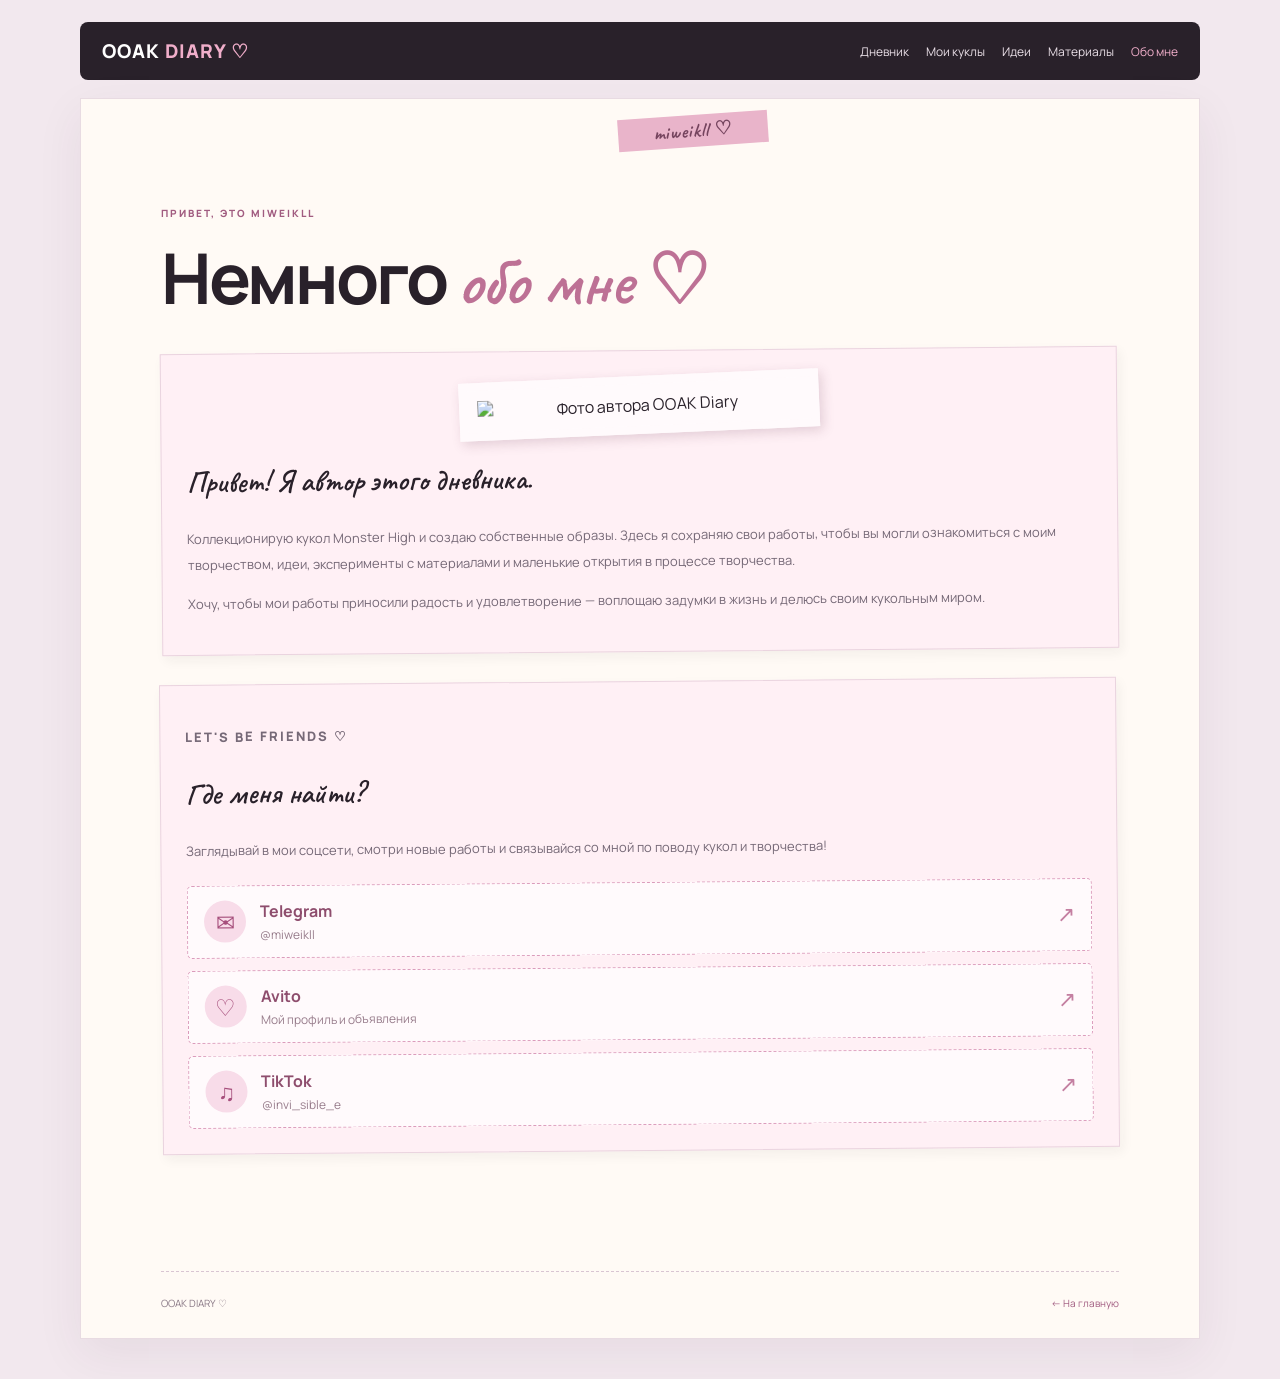
==== about.html @ fc01490b "Add files via upload" ====
<!DOCTYPE html>
<html lang="ru">
<head>
  <meta charset="UTF-8">
  <meta name="viewport" content="width=device-width, initial-scale=1.0">
  <title>Обо мне — OOAK Diary</title>
  <link rel="stylesheet" href="style.css">
</head>
<body>
<header class="topbar">
  <a class="logo" href="index.html">OOAK <span>DIARY ♡</span></a>
  <nav>
    <a href="index.html">Дневник</a>
    <a href="works.html">Мои куклы</a>
    <a href="ideas.html">Идеи</a>
    <a href="materials.html">Материалы</a>
    <a class="active" href="about.html">Обо мне</a>
  </nav>
</header>

<main class="paper">
  <div class="tape">miweikll ♡</div>

  <section class="subpage">
    <p class="eyebrow">ПРИВЕТ, ЭТО MIWEIKLL</p>
    <h1>Немного <span>обо мне ♡</span></h1>

    <article class="journal-note">
      
<div class="fake-photo about-photo">
  <img src="images/я1.JPG" alt="Фото автора OOAK Diary">
</div>


      <h2>Привет! Я автор этого дневника.</h2>
      <p>Коллекционирую кукол Monster High и создаю собственные образы. Здесь я сохраняю свои работы, чтобы вы могли ознакомиться с моим творчеством, идеи, эксперименты с материалами и маленькие открытия в процессе творчества.</p>
      <p>Хочу, чтобы мои работы приносили радость и удовлетворение  — воплощаю задумки в жизнь и делюсь своим кукольным миром.</p>
    </article>

    <article class="journal-note note-pink">
      <p class="eyebrow">LET'S BE FRIENDS ♡</p>
      <h2>Где меня найти?</h2>
      <p>Заглядывай в мои соцсети, смотри новые работы и связывайся со мной по поводу кукол и творчества!</p>

      <div class="about-socials">

        <a
          class="about-social-link"
          href="https://t.me/miweikll"
          target="_blank"
          rel="noopener noreferrer"
        >
          <span class="about-social-icon">✉</span>
          <span class="about-social-text">
            <strong>Telegram</strong>
            <small>@miweikll</small>
          </span>
          <span class="about-social-arrow">↗</span>
        </a>

        <a
          class="about-social-link"
          href="https://www.avito.ru/user/728dd498f23992a7e13f424607951026/profile?src=sharing"
          target="_blank"
          rel="noopener noreferrer"
        >
          <span class="about-social-icon">♡</span>
          <span class="about-social-text">
            <strong>Avito</strong>
            <small>Мой профиль и объявления</small>
          </span>
          <span class="about-social-arrow">↗</span>
        </a>

        <a
          class="about-social-link"
          href="https://www.tiktok.com/@invi_sible_e"
          target="_blank"
          rel="noopener noreferrer"
        >
          <span class="about-social-icon">♫</span>
          <span class="about-social-text">
            <strong>TikTok</strong>
            <small>@invi_sible_e</small>
          </span>
          <span class="about-social-arrow">↗</span>
        </a>

      </div>
    </article>
  </section>

  <footer>
    <span>OOAK DIARY ♡</span>
    <a href="index.html">← На главную</a>
  </footer>
</main>
</body>
</html>
---- style.css ----
@import url('https://fonts.googleapis.com/css2?family=Caveat:wght@400;500;600;700&family=Manrope:wght@400;500;600;700;800&display=swap');

:root {
  --ink: #29212a;
  --pink: #e8a8c2;
  --paper: #fffaf5;
  --muted: #837580;
  --line: #eadce3;
}

* {
  box-sizing: border-box;
}

html {
  scroll-behavior: smooth;
}

body {
  margin: 0;
  padding: 0 22px 40px;
  color: var(--ink);
  background-color: #f2e8ee;
  background-image: radial-gradient(#d9c4d1 0.7px, transparent 0.7px);
  background-size: 14px 14px;
  font-family: 'Manrope', sans-serif;
}

a {
  color: inherit;
  text-decoration: none;
}

/* Шапка сайта */

.topbar {
  max-width: 1120px;
  margin: 22px auto 18px;
  padding: 16px 22px;
  background: #29212a;
  color: white;
  border-radius: 8px;
  display: flex;
  justify-content: space-between;
  align-items: center;
  gap: 18px;
  flex-wrap: wrap;
}

.logo {
  font-weight: 800;
  letter-spacing: 1px;
  font-size: 19px;
}

.logo span {
  color: #f0aeca;
}

nav {
  display: flex;
  flex-wrap: wrap;
  gap: 17px;
  font-size: 12px;
}

nav a {
  color: #e9dfe7;
  transition: color 0.2s;
}

nav a:hover,
nav a.active {
  color: #f0aeca;
}

/* Основной лист */

.paper {
  position: relative;
  max-width: 1120px;
  margin: auto;
  padding: 55px 6.5% 28px;
  background: var(--paper);
  border: 1px solid #e8dbe2;
  box-shadow: 0 15px 45px #46304412;
  overflow: hidden;
}



.tape {
  position: absolute;
  width: 150px;
  min-height: 30px;
  padding: 4px 8px;
  background: #e9b4ca;
  top: 16px;
  left: 48%;
  transform: rotate(-4deg);
  display: flex;
  align-items: center;
  justify-content: center;
  color: #75445e;
  font-family: 'Caveat', cursive;
  font-size: 19px;
  font-weight: 700;
  letter-spacing: 1px;
  z-index: 10;
  opacity: 1;
  visibility: visible;
}



/* Заголовки и текст */

.eyebrow {
  color: #a15c80;
  font-size: 10px;
  font-weight: 800;
  letter-spacing: 2px;
}

h1 {
  font-size: clamp(38px, 6vw, 70px);
  line-height: 1.08;
  letter-spacing: -3px;
  margin: 24px 0 18px;
}

h1 span {
  color: #bd7195;
  font-family: 'Caveat', cursive;
  font-weight: 600;
  letter-spacing: -1px;
}

.intro-text {
  max-width: 470px;
  font-size: 14px;
  line-height: 1.9;
  color: #786b76;
}

.sticker-button {
  display: inline-block;
  margin-top: 18px;
  background: #302530;
  color: white;
  padding: 15px 22px;
  border-radius: 4px;
  font-size: 12px;
  transition: transform 0.2s, background 0.2s;
}

.sticker-button:hover {
  transform: translateY(-3px);
  background: #9b557a;
}

/* Декоративные элементы */

.doodle {
  position: absolute;
  font-family: 'Caveat', cursive;
  color: #cb83a4;
}

.doodle-one {
  right: 13%;
  top: 35%;
  font-size: 85px;
  transform: rotate(12deg);
}

.doodle-two {
  right: 4%;
  bottom: 17%;
  font-size: 65px;
  transform: rotate(-15deg);
}

/* Главная страница */

.intro {
  position: relative;
  padding: 42px 0 65px;
  border-bottom: 1px dashed #d9c5d2;
}

.diary-section {
  padding: 35px 0 45px;
}

.section-heading {
  display: flex;
  justify-content: space-between;
  align-items: center;
  gap: 12px;
  flex-wrap: wrap;
  font-size: 10px;
  font-weight: 800;
  letter-spacing: 1.4px;
}

.handwritten {
  font-family: 'Caveat', cursive;
  color: #a15c80;
  font-size: 19px;
  font-weight: 500;
  letter-spacing: 0;
}

/* Сетка карточек */

.note-grid {
  display: grid;
  grid-template-columns: repeat(3, minmax(0, 1fr));
  align-items: stretch;
  gap: 27px;
  margin-top: 30px;
}

.note {
  position: relative;
  display: block;
  padding: 13px 13px 20px;
  border: 1px solid #e8dce1;
  box-shadow: 2px 6px 15px #30253012;
  transition: transform 0.25s, box-shadow 0.25s;
}

.note:hover {
  transform: rotate(0deg) translateY(-7px);
  box-shadow: 4px 12px 22px #30253020;
}

.note-pink {
  background: #f9e5ed;
}

.note-cream {
  background: #fff0d9;
}

.note-lilac {
  background: #eee5f6;
}

.tilt-left {
  transform: rotate(-2deg);
}

.tilt-right {
  transform: rotate(2deg);
}

.pin {
  position: absolute;
  right: 13px;
  top: 8px;
  z-index: 1;
  font-size: 21px;
  color: #a65d83;
}

/* Заглушки для фотографий */

.fake-photo {
  height: 170px;
  display: flex;
  flex-direction: column;
  align-items: center;
  justify-content: center;
  gap: 8px;
  border: 1px dashed #c9aaba;
  text-align: center;
  padding: 10px;
  background-image: radial-gradient(#c9aaba55 0.8px, transparent 0.8px);
  background-size: 9px 9px;
}

.fake-photo span {
  font-size: 11px;
  font-weight: 800;
  letter-spacing: 1px;
}

.fake-photo small {
  font-family: 'Caveat', cursive;
  font-size: 18px;
  color: #80667b;
}

.doll-photo {
  background-color: #f1cddc;
}

.sketch-photo {
  background-color: #f9e5c6;
}

.material-photo {
  background-color: #e2d4ee;
}

.note h2 {
  font-family: 'Caveat', cursive;
  font-size: 27px;
  font-weight: 600;
  margin: 17px 0 5px;
}

.note p {
  color: #766977;
  font-size: 11px;
  line-height: 1.8;
}

.note-link {
  display: inline-block;
  font-size: 11px;
  font-weight: 800;
  margin-top: 8px;
}

/* Последняя запись */

.latest {
  padding: 30px;
  background: #f5e5ed;
  display: flex;
  align-items: center;
  justify-content: space-between;
  gap: 20px;
  border-left: 4px solid #cf91ae;
}

.latest h2 {
  font-family: 'Caveat', cursive;
  font-size: 32px;
  margin: 10px 0;
}

.latest p:last-child {
  color: #786b76;
  font-size: 12px;
  line-height: 1.8;
}

.big-heart {
  color: #bd7195;
  font-size: 75px;
  font-family: 'Caveat', cursive;
}

/* Страницы сайта */

.subpage {
  padding: 42px 0 55px;
  min-height: 55vh;
}

.subpage > h1 {
  margin-top: 20px;
}

.journal-note {
  position: relative;
  margin: 30px 0;
  padding: 25px;
  background: #fff0f5;
  border: 1px solid #ead4df;
  box-shadow: 3px 5px 12px #3025300d;
  transform: rotate(-0.5deg);
}

.journal-note h2 {
  font-family: 'Caveat', cursive;
  font-size: 30px;
  font-weight: 600;
}

.journal-note p {
  color: #766977;
  font-size: 13px;
  line-height: 2;
}

.journal-note .fake-photo {
  max-width: 360px;
  margin-bottom: 20px;
}

/* Карточки кукол */


/* Описание куклы можно прокручивать */

.work-card > p:not(.sold-label):not(.sale-label) {
  height: 100px;
  min-height: 100px;
  max-height: 100px;
  flex: 0 0 100px;
  margin: 0;
  color: #766977;
  font-size: 12px;
  line-height: 1.8;
  overflow-y: auto;
  overflow-x: hidden;
  padding-right: 5px;
}

/* Полоса прокрутки описания */

.work-card > p:not(.sold-label):not(.sale-label)::-webkit-scrollbar {
  width: 4px;
}

.work-card > p:not(.sold-label):not(.sale-label)::-webkit-scrollbar-thumb {
  background: #d9a5bd;
  border-radius: 10px;
}

.work-card > p:not(.sold-label):not(.sale-label)::-webkit-scrollbar-track {
  background: #f5e8ee;
  border-radius: 10px;
}


/* Галерея фотографий */

.photo-gallery {
  position: relative;
  width: 100%;
  height: 300px;
  flex: 0 0 300px;
  overflow: hidden;
  border-radius: 12px;
  background: #f5edf2;
  margin-bottom: 12px;
}

.photo-gallery .work-photo {
  display: block;
  width: 100%;
  height: 100%;
  object-fit: contain;
  margin: 0;
}

.gallery-arrow {
  position: absolute;
  z-index: 2;
  top: 50%;
  transform: translateY(-50%);
  width: 38px;
  height: 44px;
  border: none;
  border-radius: 10px;
  background: rgba(255, 255, 255, 0.9);
  color: #8e5875;
  font-size: 28px;
  cursor: pointer;
}

.gallery-arrow.prev {
  left: 8px;
}

.gallery-arrow.next {
  right: 8px;
}

.photo-counter {
  position: absolute;
  bottom: 9px;
  left: 50%;
  transform: translateX(-50%);
  padding: 4px 10px;
  border-radius: 20px;
  background: rgba(35, 25, 33, 0.75);
  color: white;
  font-size: 12px;
}

/* Заголовки карточек кукол */

.work-card h3 {
  margin: 10px 0;
  font-family: 'Caveat', cursive;
  font-size: 27px;
  font-weight: 600;
  line-height: 1.3;
  min-height: 35px;
}

/* Описания занимают одинаковую высоту */

.work-card > p:not(.sold-label):not(.sale-label) {
  height: 100px;
  min-height: 100px;
  max-height: 100px;
  flex: 0 0 100px;
  margin: 0;
  color: #766977;
  font-size: 12px;
  line-height: 1.8;
  overflow: hidden;
}

/* Надпись ПРОДАНО */

.work-card .sold-label {
  flex: 0 0 auto;
  margin: 12px 0 0;
  color: #9a3149;
  font-weight: 800;
  font-size: 14px;
  letter-spacing: 2px;
  line-height: 1.5;
  text-transform: uppercase;
}

/* Цена куклы Ula — такой же шрифт, как у ПРОДАНО */

.work-card > p.sale-label {
  height: auto;
  min-height: 0;
  max-height: none;
  flex: 0 0 auto;
  margin: 12px 0 0;
  color: #9bbf9a;
  font-weight: 800;
  font-size: 14px;
  letter-spacing: 2px;
  line-height: 1.5;
  text-transform: uppercase;
  overflow: visible;
}

/* Заглушки в карточках имеют высоту галереи */

.work-card .fake-photo {
  height: 300px;
  flex: 0 0 300px;
  margin-bottom: 12px;
}

/* Подвал */

footer {
  border-top: 1px dashed #d9c5d2;
  padding-top: 24px;
  margin-top: 35px;
  display: flex;
  justify-content: space-between;
  gap: 15px;
  flex-wrap: wrap;
  color: #8b7a87;
  font-size: 10px;
}

footer a {
  color: #a15c80;
}

/* Адаптация под планшеты и телефоны */

@media (max-width: 760px) {
  body {
    padding: 0 10px 20px;
  }

  .topbar {
    padding: 16px;
  }

  nav {
    gap: 12px;
  }

  .paper {
    padding: 40px 6% 25px;
  }

  .note-grid {
    grid-template-columns: 1fr;
    gap: 24px;
    max-width: 390px;
    margin-left: auto;
    margin-right: auto;
  }

  .fake-photo {
    height: 220px;
  }

  .work-card .fake-photo {
    height: 300px;
  }

  .doodle-one {
    right: 5%;
    top: 12%;
    font-size: 52px;
  }

  .doodle-two {
    right: 2%;
    bottom: 8%;
    font-size: 45px;
  }

  h1 {
    letter-spacing: -2px;
  }

  .latest {
    padding: 22px;
  }

  .journal-note {
    padding: 18px;
  }
}

/* ===== Полноэкранный просмотр фотографий ===== */

.lightbox {
    display: none;
    position: fixed;
    inset: 0;
    z-index: 9999;
    background: rgba(12, 8, 15, 0.96);
    align-items: center;
    justify-content: center;
    padding: 65px 75px;
    box-sizing: border-box;
}

.lightbox.active {
    display: flex;
}

.lightbox-image {
    display: block;
    max-width: 100%;
    max-height: 100%;
    width: auto;
    height: auto;
    object-fit: contain;
    border-radius: 5px;
    box-shadow: 0 0 35px rgba(219, 155, 187, 0.18);
    user-select: none;
}

.lightbox-close {
    position: absolute;
    top: 18px;
    right: 28px;
    z-index: 2;
    border: none;
    background: transparent;
    color: #f3c8df;
    font-size: 46px;
    line-height: 1;
    cursor: pointer;
}

.lightbox-arrow {
    position: absolute;
    top: 50%;
    transform: translateY(-50%);
    z-index: 2;
    width: 48px;
    height: 65px;
    border: 1px solid rgba(219, 155, 187, 0.35);
    border-radius: 8px;
    background: rgba(219, 155, 187, 0.12);
    color: #f3c8df;
    font-size: 28px;
    cursor: pointer;
    transition: background 0.2s, color 0.2s;
}

.lightbox-arrow:hover {
    background: #db9bbb;
    color: #241520;
}

.lightbox-prev {
    left: 18px;
}

.lightbox-next {
    right: 18px;
}

.lightbox-counter {
    position: absolute;
    bottom: 18px;
    left: 50%;
    transform: translateX(-50%);
    color: #f3c8df;
    font-size: 14px;
    letter-spacing: 2px;
}

/* Для небольших экранов */
@media (max-width: 600px) {
    .lightbox {
        padding: 60px 12px;
    }

    .lightbox-image {
        max-width: 100%;
        max-height: 80vh;
    }

    .lightbox-arrow {
        width: 38px;
        height: 50px;
        font-size: 22px;
        background: rgba(20, 12, 22, 0.75);
    }

    .lightbox-prev {
        left: 5px;
    }

    .lightbox-next {
        right: 5px;
    }

    .lightbox-close {
        top: 12px;
        right: 15px;
    }
}

/* Увеличение фотографии на весь экран */
.zoomable-photo {
    width: 100%;
    height: 100%;
    object-fit: cover;
    cursor: zoom-in;
}

.photo-lightbox {
    display: none;
    position: fixed;
    inset: 0;
    z-index: 9999;
    background: rgba(15, 10, 18, 0.94);
    align-items: center;
    justify-content: center;
    padding: 50px 20px 20px;
    box-sizing: border-box;
}

.photo-lightbox.open {
    display: flex;
}

.photo-lightbox img {
    max-width: 95%;
    max-height: 90vh;
    object-fit: contain;
    cursor: zoom-out;
}

.lightbox-close {
    position: absolute;
    top: 15px;
    right: 25px;
    border: none;
    background: transparent;
    color: white;
    font-size: 45px;
    cursor: pointer;
}

/* Стрелки в карточке с фотографиями */
.photo-gallery {
  position: relative;
  display: flex;
  align-items: center;
  justify-content: center;
  overflow: hidden;
}




.photo-gallery .work-photo {
  display: block;
  width: 100%;
  height: 100%;
  object-fit: contain;
  margin: 0;
}




.photo-gallery .prev,
.photo-gallery .next {
  position: absolute;
  top: 50%;
  transform: translateY(-50%);
  z-index: 5;

  width: 32px;
  height: 38px;
  padding: 0;

  display: flex;
  align-items: center;
  justify-content: center;

  border: none;
  border-radius: 8px;
  background: rgba(255, 255, 255, 0.85);
  color: #db9bbb;
  font-size: 28px;
  line-height: 1;
  cursor: pointer;
}

.photo-gallery .prev {
  left: 8px;
}

.photo-gallery .next {
  right: 8px;
}

.photo-gallery .photo-counter {
  position: absolute;
  bottom: 8px;
  left: 50%;
  transform: translateX(-50%);
  z-index: 5;

  padding: 4px 9px;
  border-radius: 10px;
  background: rgba(0, 0, 0, 0.6);
  color: white;
  font-size: 12px;
}
```css
/* Пять фотографий эмо-образа в один горизонтальный ряд */
.idea-photos {
  display: flex;
  flex-direction: row;
  align-items: flex-start;
  gap: 12px;
  width: 100%;
  margin: 20px 0;
}

.idea-photos img {
  display: block;
  width: calc((100% - 48px) / 5);
  height: 180px;
  min-width: 0;
  flex: 1 1 0;
  object-fit: contain;
  background: #f9e5ed;
  border: 1px solid #ead4df;
  border-radius: 8px;
}

/* На телефонах фотографии тоже идут горизонтально */
@media (max-width: 600px) {
  .idea-photos {
    gap: 5px;
  }

  .idea-photos img {
    height: 100px;
  }
}

/* Фотографии эскизов на странице «Идеи» */
.idea-photos {
  display: grid;
  grid-template-columns: repeat(5, minmax(0, 1fr));
  gap: 10px;
  width: 100%;
  margin: 20px 0;
}

.idea-photos img {
  display: block;
  width: 100%;
  height: 180px;
  object-fit: contain;
  cursor: zoom-in;
  background: #f9e5ed;
  border: 1px solid #ead4df;
  border-radius: 8px;
}

/* На узком экране фотографии остаются в одном ряду */
@media (max-width: 600px) {
  .idea-photos {
    gap: 5px;
  }

  .idea-photos img {
    height: 100px;
  }
}

/* ===== Социальные сети на странице «Обо мне» ===== */

.about-socials {
  display: flex;
  flex-direction: column;
  gap: 12px;
  margin-top: 22px;
}

.about-social-link {
  display: flex;
  align-items: center;
  gap: 14px;
  padding: 14px 16px;
  color: inherit;
  text-decoration: none;
  background: rgba(255, 255, 255, 0.65);
  border: 1px dashed #db9bbb;
  border-radius: 5px;
  transition: transform 0.2s ease, background 0.2s ease;
}

.about-social-link:hover {
  transform: translateY(-3px) rotate(-0.4deg);
  background: #fff0f7;
}

.about-social-icon {
  display: flex;
  align-items: center;
  justify-content: center;
  width: 42px;
  height: 42px;
  flex-shrink: 0;
  border-radius: 50%;
  background: #f8dce9;
  color: #a64f7c;
  font-size: 23px;
}

.about-social-text {
  display: flex;
  flex-direction: column;
  gap: 4px;
  min-width: 0;
}

.about-social-text strong {
  font-size: 16px;
  color: #8e4d6d;
}

.about-social-text small {
  font-size: 12px;
  color: #987d8c;
  overflow-wrap: anywhere;
}

.about-social-arrow {
  margin-left: auto;
  color: #c47fa1;
  font-size: 22px;
}

@media (max-width: 480px) {
  .about-social-link {
    padding: 12px;
    gap: 10px;
  }
}

/* Фото автора в разделе «Обо мне» */
.about-photo {
  width: 100%;
  max-width: 350px;
  height: auto;
  margin: 0 auto 25px;
  overflow: hidden;
  transform: rotate(-2deg);
  border: 8px solid #fffafc;
  box-shadow: 3px 4px 12px rgba(100, 50, 75, 0.18);
  background: #fffafc;
}

.about-photo img {
  display: block;
  width: 100%;
  height: auto;
  object-fit: contain;
}

/* Эскизы в заметке на полях */
.latest .sketch-row {
    display: grid;
    grid-template-columns: repeat(3, minmax(0, 1fr));
    gap: 12px;
    margin-top: 22px;
    width: 100%;
}

.latest .sketch-row img {
    display: block;
    width: 100%;
    height: 180px;
    object-fit: contain;
    box-sizing: border-box;
    padding: 6px;
    background: #fffafd;
    border: 1px solid #e8cbd9;
    box-shadow: 3px 4px 0 rgba(190, 135, 163, 0.15);
    transition: transform 0.2s ease;
}

.latest .sketch-row img:nth-child(1) {
    transform: rotate(-2deg);
}

.latest .sketch-row img:nth-child(2) {
    transform: rotate(1deg);
}

.latest .sketch-row img:nth-child(3) {
    transform: rotate(-1deg);
}

.latest .sketch-row img:hover {
    transform: translateY(-3px) rotate(0);
}

@media (max-width: 600px) {
    .latest .sketch-row {
        gap: 6px;
    }

    .latest .sketch-row img {
        height: 120px;
        padding: 3px;
    }
}

/* Увеличение эскизов по нажатию */
.latest .sketch-row img {
    cursor: zoom-in;
}

.sketch-lightbox {
    display: none;
    position: fixed;
    inset: 0;
    z-index: 9999;
    background: rgba(25, 15, 23, 0.88);
    align-items: center;
    justify-content: center;
    padding: 55px 20px 25px;
    box-sizing: border-box;
    cursor: zoom-out;
}

.sketch-lightbox.show {
    display: flex;
}

.sketch-lightbox img {
    display: block;
    max-width: 95%;
    max-height: 90vh;
    width: auto;
    height: auto;
    object-fit: contain;
    background: #fffafd;
    padding: 8px;
    box-sizing: border-box;
    box-shadow: 0 8px 35px rgba(0, 0, 0, 0.4);
    cursor: zoom-out;
}

.sketch-lightbox-close {
    position: absolute;
    top: 12px;
    right: 22px;
    border: none;
    background: transparent;
    color: white;
    font-size: 42px;
    line-height: 1;
    cursor: pointer;
}

.sketch-lightbox-close:hover {
    color: #f3b7d2;
}

.sketch-lightbox {
    display: none;
    position: fixed;
    inset: 0;
    z-index: 99999;
    background: rgba(25, 15, 23, 0.92);
    align-items: center;
    justify-content: center;
    padding: 50px 20px 20px;
    box-sizing: border-box;
}

.sketch-lightbox.show {
    display: flex;
}

.sketch-lightbox img {
    max-width: 95vw;
    max-height: 90vh;
    width: auto;
    height: auto;
    object-fit: contain;
    background: white;
    padding: 8px;
    box-sizing: border-box;
    cursor: zoom-out;
}

.sketch-lightbox-close {
    position: absolute;
    top: 10px;
    right: 20px;
    color: white;
    background: transparent;
    border: none;
    font-size: 42px;
    cursor: pointer;
}
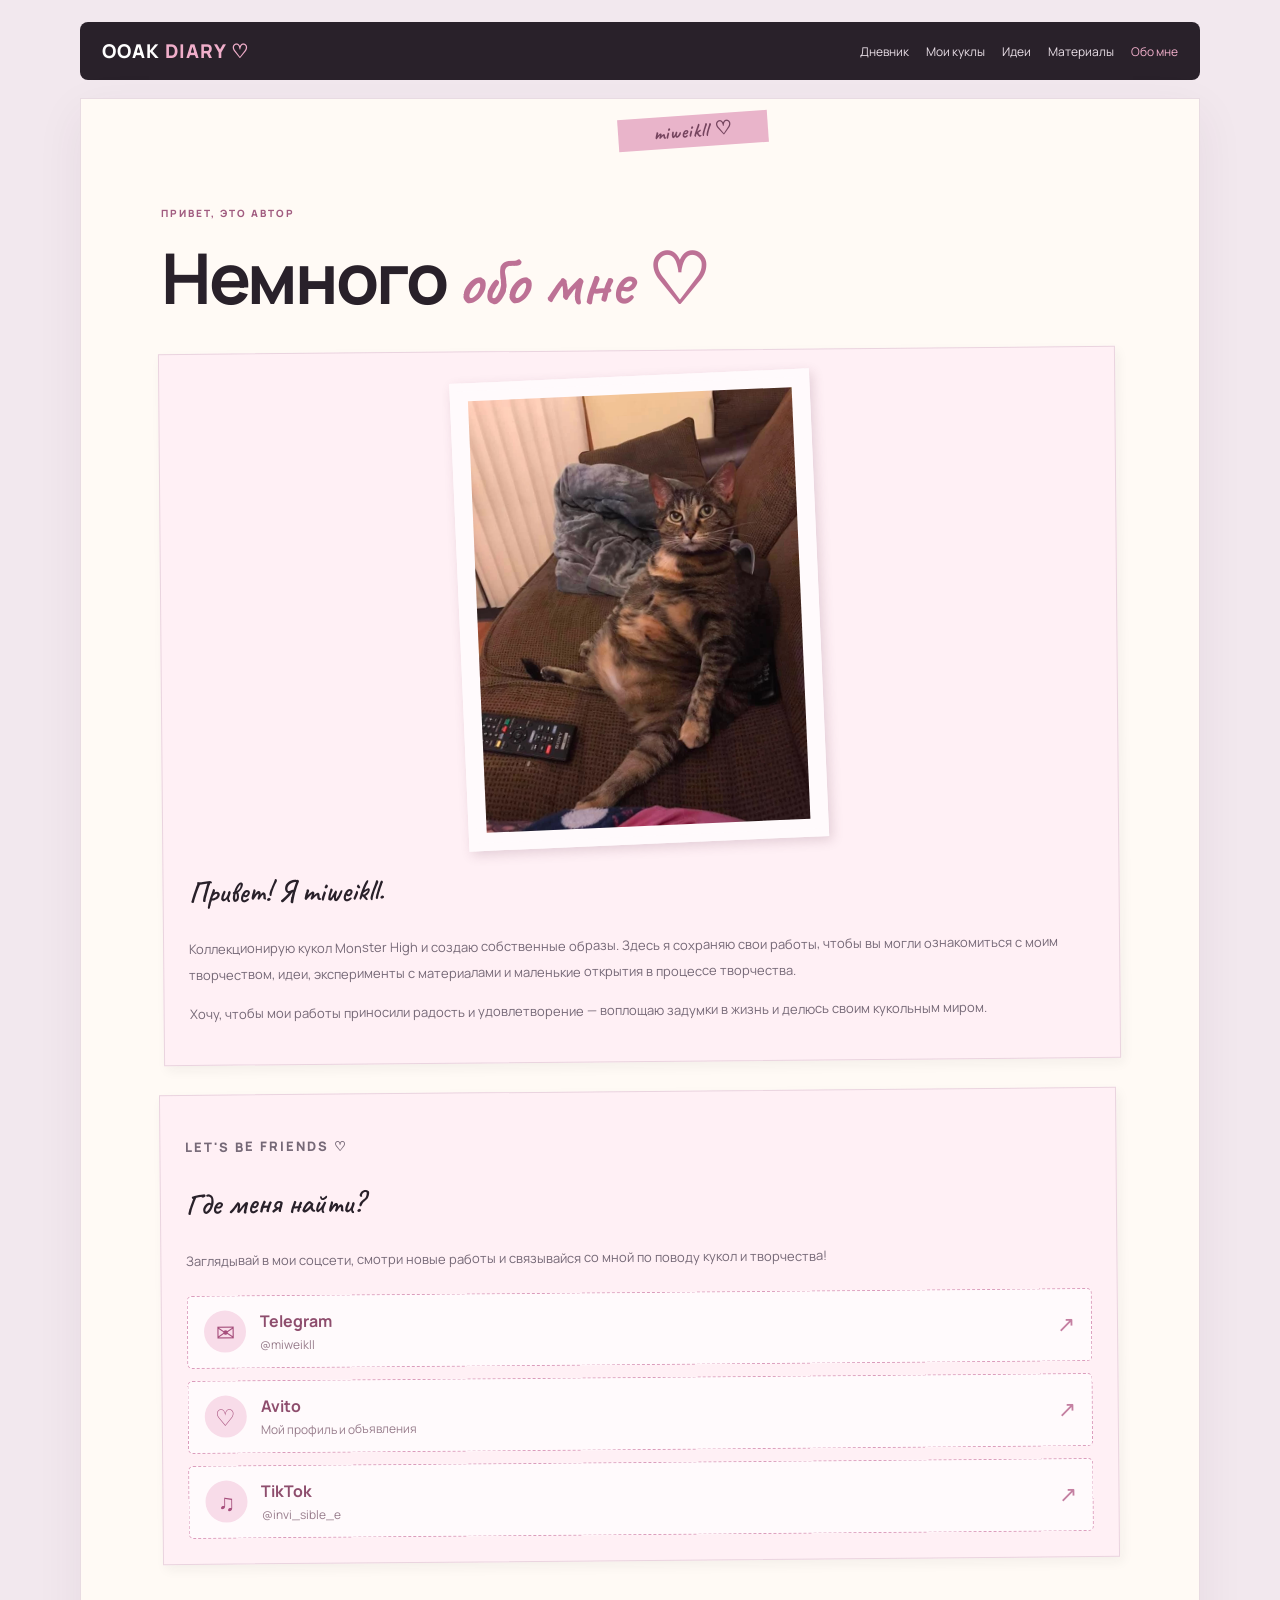
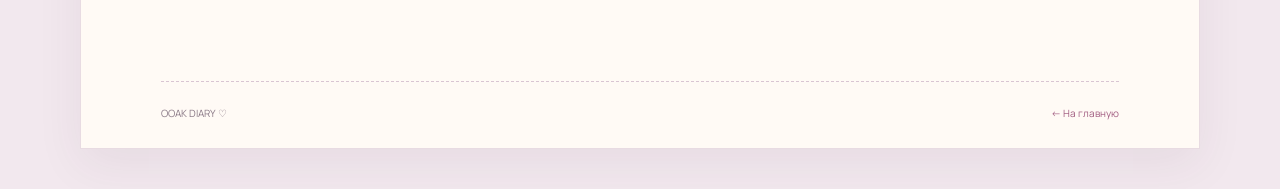
==== commit 0486fe20: "Update about.html" ====
--- a/about.html
+++ b/about.html
@@ -23,7 +23,7 @@
   <div class="tape">miweikll ♡</div>
 
   <section class="subpage">
-    <p class="eyebrow">ПРИВЕТ, ЭТО MIWEIKLL</p>
+    <p class="eyebrow">ПРИВЕТ, ЭТО АВТОР</p>
     <h1>Немного <span>обо мне ♡</span></h1>
 
     <article class="journal-note">
@@ -33,7 +33,7 @@
 </div>
 
 
-      <h2>Привет! Я автор этого дневника.</h2>
+      <h2>Привет! Я miweikll.</h2>
       <p>Коллекционирую кукол Monster High и создаю собственные образы. Здесь я сохраняю свои работы, чтобы вы могли ознакомиться с моим творчеством, идеи, эксперименты с материалами и маленькие открытия в процессе творчества.</p>
       <p>Хочу, чтобы мои работы приносили радость и удовлетворение  — воплощаю задумки в жизнь и делюсь своим кукольным миром.</p>
     </article>
